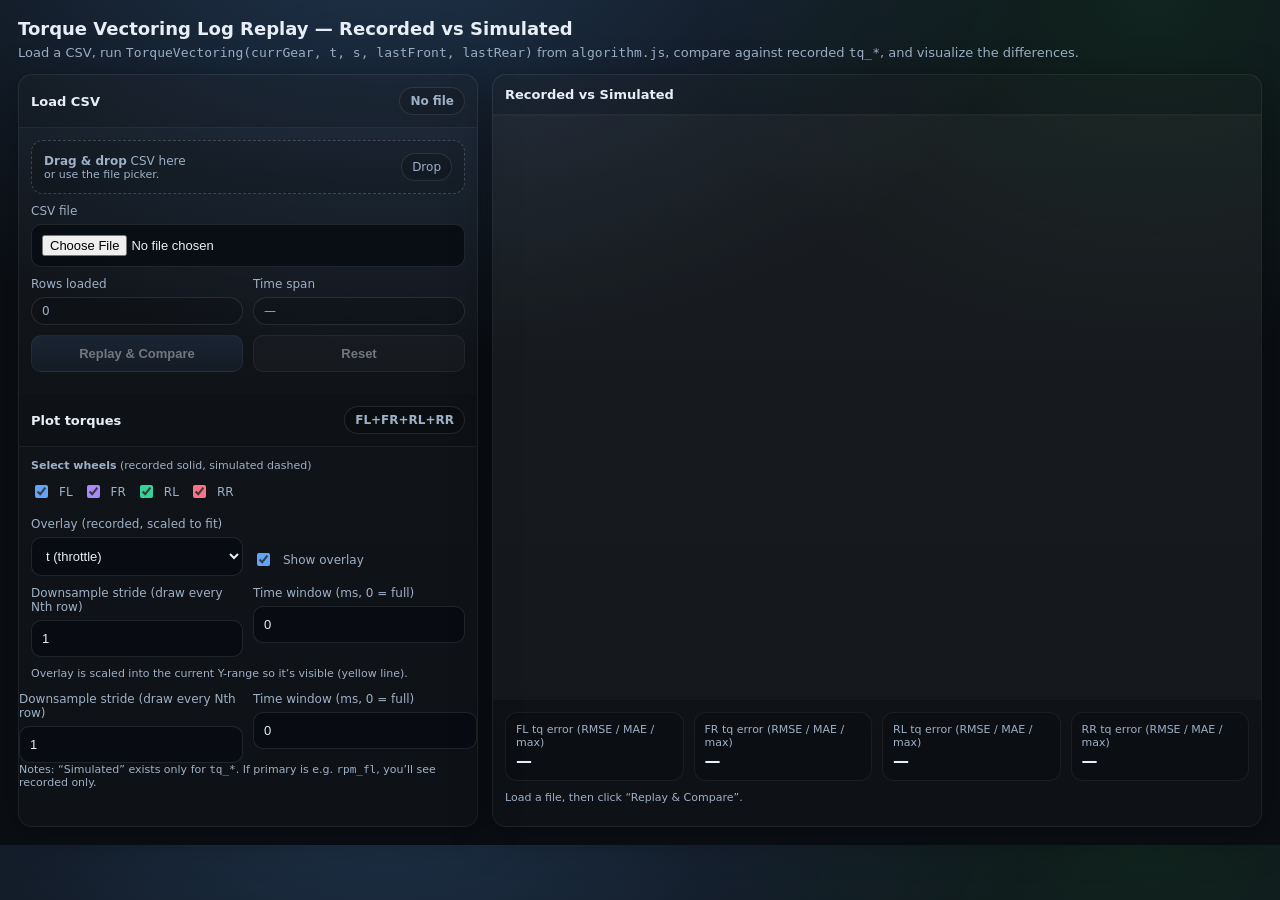
==== algorithm-data/alg-analyzer/index.html @ 4b8a81f3 "added TV analyzer" ====
<!doctype html>
<html lang="en">
<head>
  <meta charset="utf-8" />
  <meta name="viewport" content="width=device-width,initial-scale=1" />
  <title>Torque Vectoring Log Replay</title>
  <link rel="stylesheet" href="style.css" />
</head>
<body>
  <header class="wrap">
    <h1>Torque Vectoring Log Replay — Recorded vs Simulated</h1>
    <p class="sub">
      Load a CSV, run <code>TorqueVectoring(currGear, t, s, lastFront, lastRear)</code> from <code>algorithm.js</code>,
      compare against recorded <code>tq_*</code>, and visualize the differences.
    </p>
  </header>

  <main class="wrap grid">
    <section class="card">
      <div class="hd">
        <span>Load CSV</span>
        <span id="fileBadge" class="pill">No file</span>
      </div>
      <div class="bd stack">
        <div id="dropzone" class="dropzone">
          <div>
            <div><b>Drag & drop</b> CSV here</div>
            <div class="tiny">or use the file picker.</div>
          </div>
          <div class="pill">Drop</div>
        </div>

        <div>
          <label for="file">CSV file</label>
          <input id="file" type="file" accept=".csv,text/csv" />
        </div>

        <div class="row">
          <div>
            <label>Rows loaded</label>
            <div id="rowsLoaded" class="pill">0</div>
          </div>
          <div>
            <label>Time span</label>
            <div id="timeSpan" class="pill">—</div>
          </div>
        </div>

        <div class="row">
          <button id="btnReplay" disabled>Replay & Compare</button>
          <button id="btnReset" class="secondary" disabled>Reset</button>
        </div>

        <div id="loadErr" class="err"></div>
      </div>

      <div class="hd">
        <span>Plot torques</span>
        <span id="plotBadge" class="pill">FL+FR+RL+RR</span>
      </div>
      <div class="bd stack">
        <div class="stack">
          <div class="tiny muted"><b>Select wheels</b> (recorded solid, simulated dashed)</div>

          <div class="checks">
            <label class="chk fl"><input type="checkbox" id="cb_fl" checked> FL</label>
            <label class="chk fr"><input type="checkbox" id="cb_fr" checked> FR</label>
            <label class="chk rl"><input type="checkbox" id="cb_rl" checked> RL</label>
            <label class="chk rr"><input type="checkbox" id="cb_rr" checked> RR</label>
          </div>
        </div>

        <div class="row">
          <div>
            <label for="plotOverlay">Overlay (recorded, scaled to fit)</label>
            <select id="plotOverlay">
              <option value="">None</option>
              <option value="t" selected>t (throttle)</option>
              <option value="s">s (steering)</option>
              <option value="rpm_fl">rpm_fl</option>
              <option value="rpm_fr">rpm_fr</option>
              <option value="rpm_rl">rpm_rl</option>
              <option value="rpm_rr">rpm_rr</option>
              <option value="cu_fl">cu_fl</option>
              <option value="cu_fr">cu_fr</option>
              <option value="cu_rl">cu_rl</option>
              <option value="cu_rr">cu_rr</option>
            </select>
          </div>

          <div class="stack">
            <label>&nbsp;</label>
            <label class="chk tiny muted" style="justify-content:flex-start;gap:10px;">
              <input type="checkbox" id="cb_overlay" checked>
              Show overlay
            </label>
          </div>
        </div>

        <div class="row">
          <div>
            <label for="stride">Downsample stride (draw every Nth row)</label>
            <input id="stride" type="number" min="1" step="1" value="1" />
          </div>
          <div>
            <label for="timeWindow">Time window (ms, 0 = full)</label>
            <input id="timeWindow" type="number" min="0" step="100" value="0" />
          </div>
        </div>

        <div class="tiny muted">
          Overlay is scaled into the current Y-range so it’s visible (yellow line).
        </div>
      </div>

        </div>

        <div class="row">
          <div>
            <label for="stride">Downsample stride (draw every Nth row)</label>
            <input id="stride" type="number" min="1" step="1" value="1" />
          </div>
          <div>
            <label for="timeWindow">Time window (ms, 0 = full)</label>
            <input id="timeWindow" type="number" min="0" step="100" value="0" />
          </div>
        </div>

        <div class="tiny muted">
          Notes: “Simulated” exists only for <code>tq_*</code>. If primary is e.g. <code>rpm_fl</code>, you’ll see recorded only.
        </div>
      </div>
    </section>

    <section class="card">
      <div class="hd">
        <span>Recorded vs Simulated</span>
        
      </div>

      <canvas id="chart"></canvas>

      <div class="bd stack">
        <div class="metrics">
          <div class="metric">
            <div class="k">FL tq error (RMSE / MAE / max)</div>
            <div class="v" id="m_fl">—</div>
          </div>
          <div class="metric">
            <div class="k">FR tq error (RMSE / MAE / max)</div>
            <div class="v" id="m_fr">—</div>
          </div>
          <div class="metric">
            <div class="k">RL tq error (RMSE / MAE / max)</div>
            <div class="v" id="m_rl">—</div>
          </div>
          <div class="metric">
            <div class="k">RR tq error (RMSE / MAE / max)</div>
            <div class="v" id="m_rr">—</div>
          </div>
        </div>

        <div id="runInfo" class="tiny muted">Load a file, then click “Replay & Compare”.</div>
        <div id="runErr" class="err"></div>
      </div>
    </section>
  </main>

  <!-- Load algorithm first so TorqueVectoring() exists -->
  <script src="algorithm.js"></script>
  <script src="app.js"></script>
</body>
</html>
---- algorithm-data/alg-analyzer/style.css ----
:root {
    --bg: #0b0f14;
    --text: #e8eef7;
    --muted: #9db0c6;
    --line: #223245;
    --card: rgba(255, 255, 255, 0.03);
    --card2: rgba(0, 0, 0, 0.14);
    --accent: #60a5fa;
    --good: #4ade80;
    --bad: #fb7185;
    --warn: #fbbf24;
}

* {
    box-sizing: border-box;
}
body {
    margin: 0;
    color: var(--text);
    font-family:
        ui-sans-serif,
        system-ui,
        -apple-system,
        Segoe UI,
        Roboto,
        Helvetica,
        Arial;
    background:
        radial-gradient(
            1200px 800px at 30% -10%,
            rgba(96, 165, 250, 0.25),
            transparent 55%
        ),
        radial-gradient(
            900px 700px at 90% 0%,
            rgba(74, 222, 128, 0.1),
            transparent 50%
        ),
        var(--bg);
}

.wrap {
    max-width: none;
    margin: 0 auto;
    padding: 18px;
}
header.wrap {
    padding-bottom: 0;
}

h1 {
    margin: 0 0 6px;
    font-size: 18px;
    font-weight: 800;
}
.sub {
    margin: 0;
    color: var(--muted);
    font-size: 13px;
}

.grid {
    display: grid;
    grid-template-columns: 460px 1fr;
    gap: 14px;
    padding-top: 14px;
}
@media (max-width: 1100px) {
    .grid {
        grid-template-columns: 1fr;
    }
}

.card {
    background: linear-gradient(
        180deg,
        rgba(255, 255, 255, 0.03),
        rgba(255, 255, 255, 0.015)
    );
    border: 1px solid rgba(255, 255, 255, 0.06);
    border-radius: 14px;
    overflow: hidden;
    box-shadow: 0 10px 40px rgba(0, 0, 0, 0.35);
}

.hd {
    padding: 12px;
    background: rgba(0, 0, 0, 0.15);
    border-bottom: 1px solid rgba(255, 255, 255, 0.06);
    font-weight: 800;
    font-size: 13px;
    display: flex;
    justify-content: space-between;
    align-items: center;
    gap: 10px;
}
.bd {
    padding: 12px;
}

.stack {
    display: grid;
    gap: 10px;
}
.row {
    display: grid;
    grid-template-columns: 1fr 1fr;
    gap: 10px;
}

label {
    display: block;
    font-size: 12px;
    color: var(--muted);
    margin-bottom: 6px;
}

select,
input[type="file"],
input[type="number"],
button {
    width: 100%;
    background: rgba(8, 12, 18, 0.85);
    color: var(--text);
    border: 1px solid rgba(255, 255, 255, 0.1);
    border-radius: 10px;
    padding: 10px;
    font-size: 13px;
    outline: none;
}

button {
    cursor: pointer;
    font-weight: 850;
    border: 1px solid rgba(255, 255, 255, 0.12);
    background: linear-gradient(
        180deg,
        rgba(96, 165, 250, 0.26),
        rgba(96, 165, 250, 0.12)
    );
}
button.secondary {
    background: rgba(255, 255, 255, 0.06);
}
button:hover {
    filter: brightness(1.06);
}
button:disabled {
    opacity: 0.45;
    cursor: not-allowed;
}

.dropzone {
    border: 1px dashed rgba(255, 255, 255, 0.18);
    border-radius: 12px;
    padding: 12px;
    background: var(--card2);
    color: var(--muted);
    font-size: 12px;
    display: flex;
    justify-content: space-between;
    align-items: center;
    gap: 10px;
}

.pill {
    font-size: 12px;
    color: var(--muted);
    border: 1px solid rgba(255, 255, 255, 0.1);
    padding: 6px 10px;
    border-radius: 999px;
    background: rgba(0, 0, 0, 0.15);
}

.tiny {
    font-size: 11px;
}
.muted {
    color: var(--muted);
}
.err {
    color: var(--bad);
    font-size: 12px;
    white-space: pre-wrap;
}

canvas {
    width: 100%;
    height: min(65vh, 620px);
    display: block;
    background: rgba(0, 0, 0, 0.18);
    border-top: 1px solid rgba(255, 255, 255, 0.06);
}

.metrics {
    display: grid;
    grid-template-columns: repeat(4, 1fr);
    gap: 10px;
}
@media (max-width: 1100px) {
    .metrics {
        grid-template-columns: repeat(2, 1fr);
    }
}

.metric {
    padding: 10px;
    border-radius: 12px;
    border: 1px solid rgba(255, 255, 255, 0.06);
    background: rgba(0, 0, 0, 0.16);
}
.metric .k {
    font-size: 11px;
    color: var(--muted);
}
.metric .v {
    margin-top: 2px;
    font-weight: 900;
}

.legend {
    display: flex;
    flex-wrap: wrap;
    gap: 10px;
    align-items: center;
    color: var(--muted);
    font-size: 12px;
}
.sw {
    width: 12px;
    height: 12px;
    border-radius: 3px;
    display: inline-block;
    margin-right: 6px;
}
.sw1 {
    background: #60a5fa;
} /* recorded */
.sw2 {
    background: #a78bfa;
} /* simulated */
.sw3 {
    background: #fbbf24;
} /* overlay */

.checks {
    display: flex;
    flex-wrap: wrap;
    gap: 10px;
}

/* Checkbox legend colors (match app.js color map) */
.chk {
    display: flex;
    align-items: center;
    gap: 8px;
    color: var(--muted);
    font-size: 12px;
    user-select: none;
}
.chk input {
    width: auto;
}

/* small colored square like a legend key */
.chk .swatch {
    width: 12px;
    height: 12px;
    border-radius: 3px;
    display: inline-block;
    background: rgba(255, 255, 255, 0.25);
    box-shadow: 0 0 0 1px rgba(255, 255, 255, 0.1) inset;
}

/* per-wheel colors */
.chk.fl .swatch {
    background: #60a5fa;
}
.chk.fr .swatch {
    background: #a78bfa;
}
.chk.rl .swatch {
    background: #34d399;
}
.chk.rr .swatch {
    background: #fb7185;
}

/* optional: match the checkbox tick color too */
.chk.fl input {
    accent-color: #60a5fa;
}
.chk.fr input {
    accent-color: #a78bfa;
}
.chk.rl input {
    accent-color: #34d399;
}
.chk.rr input {
    accent-color: #fb7185;
}

.chk input {
    width: auto;
    accent-color: var(--accent);
}

/* make canvas height responsive */
canvas {
    height: min(65vh, 620px);
}
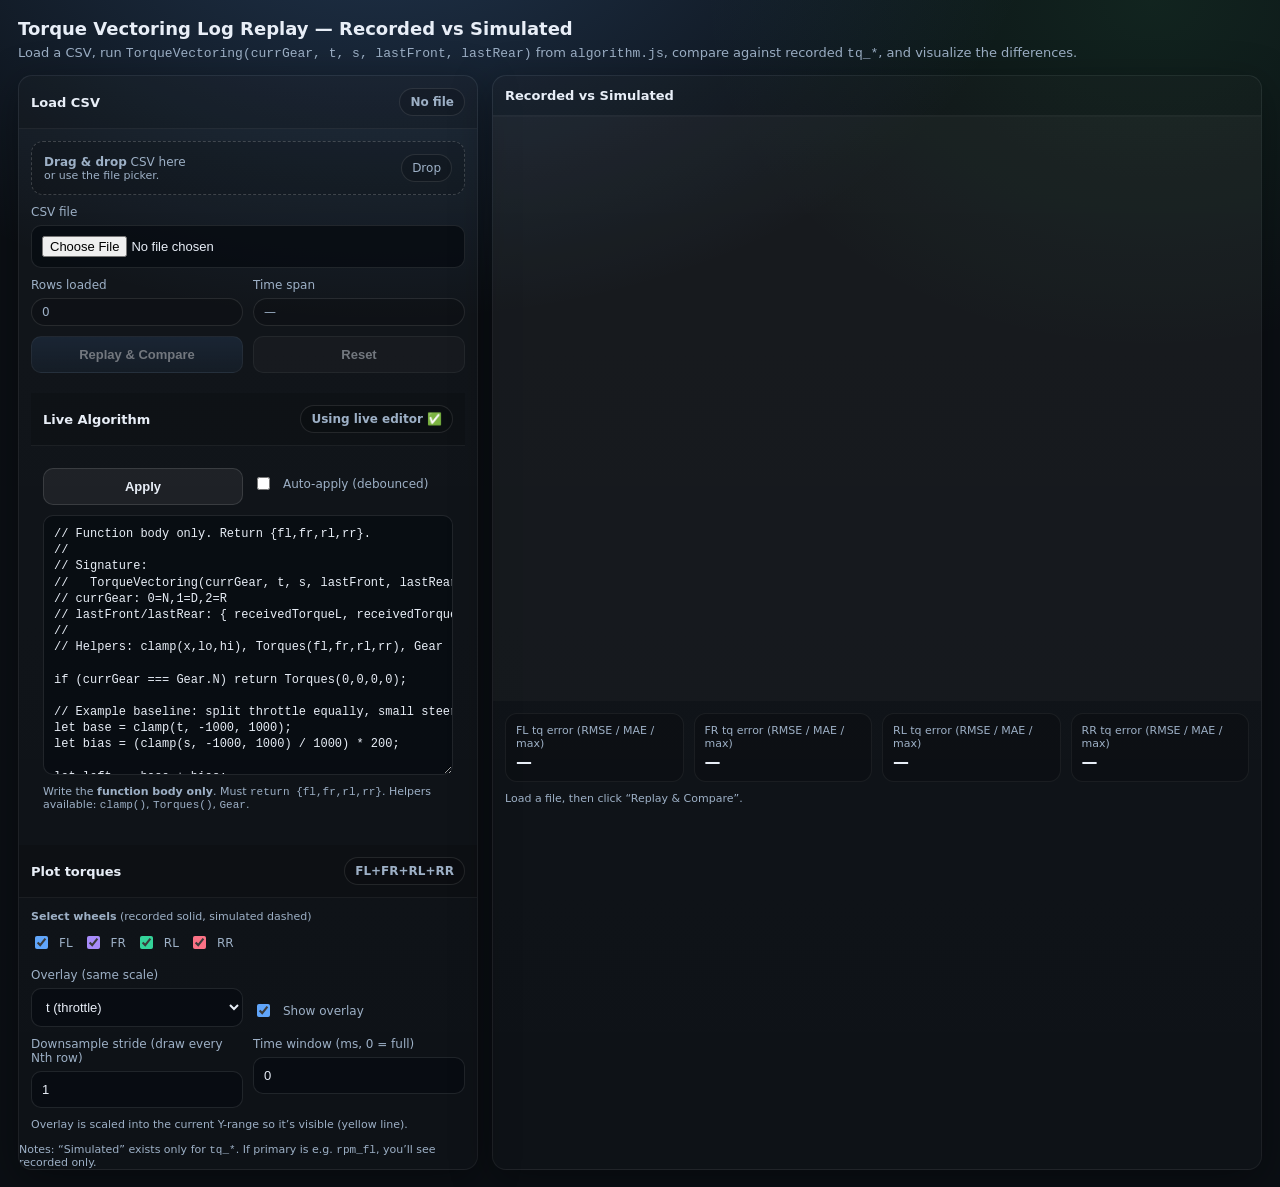
==== commit c72677d3: "version of TV analyzer with live editor" ====
--- a/algorithm-data/alg-analyzer/index.html
+++ b/algorithm-data/alg-analyzer/index.html
@@ -52,6 +52,30 @@
         </div>
 
         <div id="loadErr" class="err"></div>
+        
+        <div class="hd">
+          <span>Live Algorithm</span>
+          <span class="pill" id="liveBadge">Using algorithm.js</span>
+        </div>
+        
+        <div class="bd stack">
+          <div class="row">
+            <button id="btnApplyAlgo" class="secondary" disabled>Apply</button>
+            <label class="chk tiny muted" style="justify-content:flex-start;gap:10px;">
+              <input type="checkbox" id="cbAutoApply">
+              Auto-apply (debounced)
+            </label>
+          </div>
+        
+          <textarea id="algoEditor" spellcheck="false"></textarea>
+        
+          <div class="tiny muted">
+            Write the <b>function body only</b>. Must <code>return {fl,fr,rl,rr}</code>.
+            Helpers available: <code>clamp()</code>, <code>Torques()</code>, <code>Gear</code>.
+          </div>
+        
+          <div id="algoErr" class="err"></div>
+        </div>
       </div>
 
       <div class="hd">
@@ -72,7 +96,7 @@
 
         <div class="row">
           <div>
-            <label for="plotOverlay">Overlay (recorded, scaled to fit)</label>
+            <label for="plotOverlay">Overlay (same scale)</label>
             <select id="plotOverlay">
               <option value="">None</option>
               <option value="t" selected>t (throttle)</option>
@@ -112,19 +136,6 @@
           Overlay is scaled into the current Y-range so it’s visible (yellow line).
         </div>
       </div>
-
-        </div>
-
-        <div class="row">
-          <div>
-            <label for="stride">Downsample stride (draw every Nth row)</label>
-            <input id="stride" type="number" min="1" step="1" value="1" />
-          </div>
-          <div>
-            <label for="timeWindow">Time window (ms, 0 = full)</label>
-            <input id="timeWindow" type="number" min="0" step="100" value="0" />
-          </div>
-        </div>
 
         <div class="tiny muted">
           Notes: “Simulated” exists only for <code>tq_*</code>. If primary is e.g. <code>rpm_fl</code>, you’ll see recorded only.
--- a/algorithm-data/alg-analyzer/style.css
+++ b/algorithm-data/alg-analyzer/style.css
@@ -309,3 +309,21 @@
 canvas {
     height: min(65vh, 620px);
 }
+
+textarea#algoEditor {
+    width: 100%;
+    min-height: 260px;
+    resize: vertical;
+    background: rgba(8, 12, 18, 0.85);
+    color: var(--text);
+    border: 1px solid rgba(255, 255, 255, 0.1);
+    border-radius: 10px;
+    padding: 10px;
+    font-size: 12px;
+    line-height: 1.35;
+    font-family:
+        ui-monospace, SFMono-Regular, Menlo, Monaco, Consolas,
+        "Liberation Mono", monospace;
+    white-space: pre;
+    overflow: auto;
+}
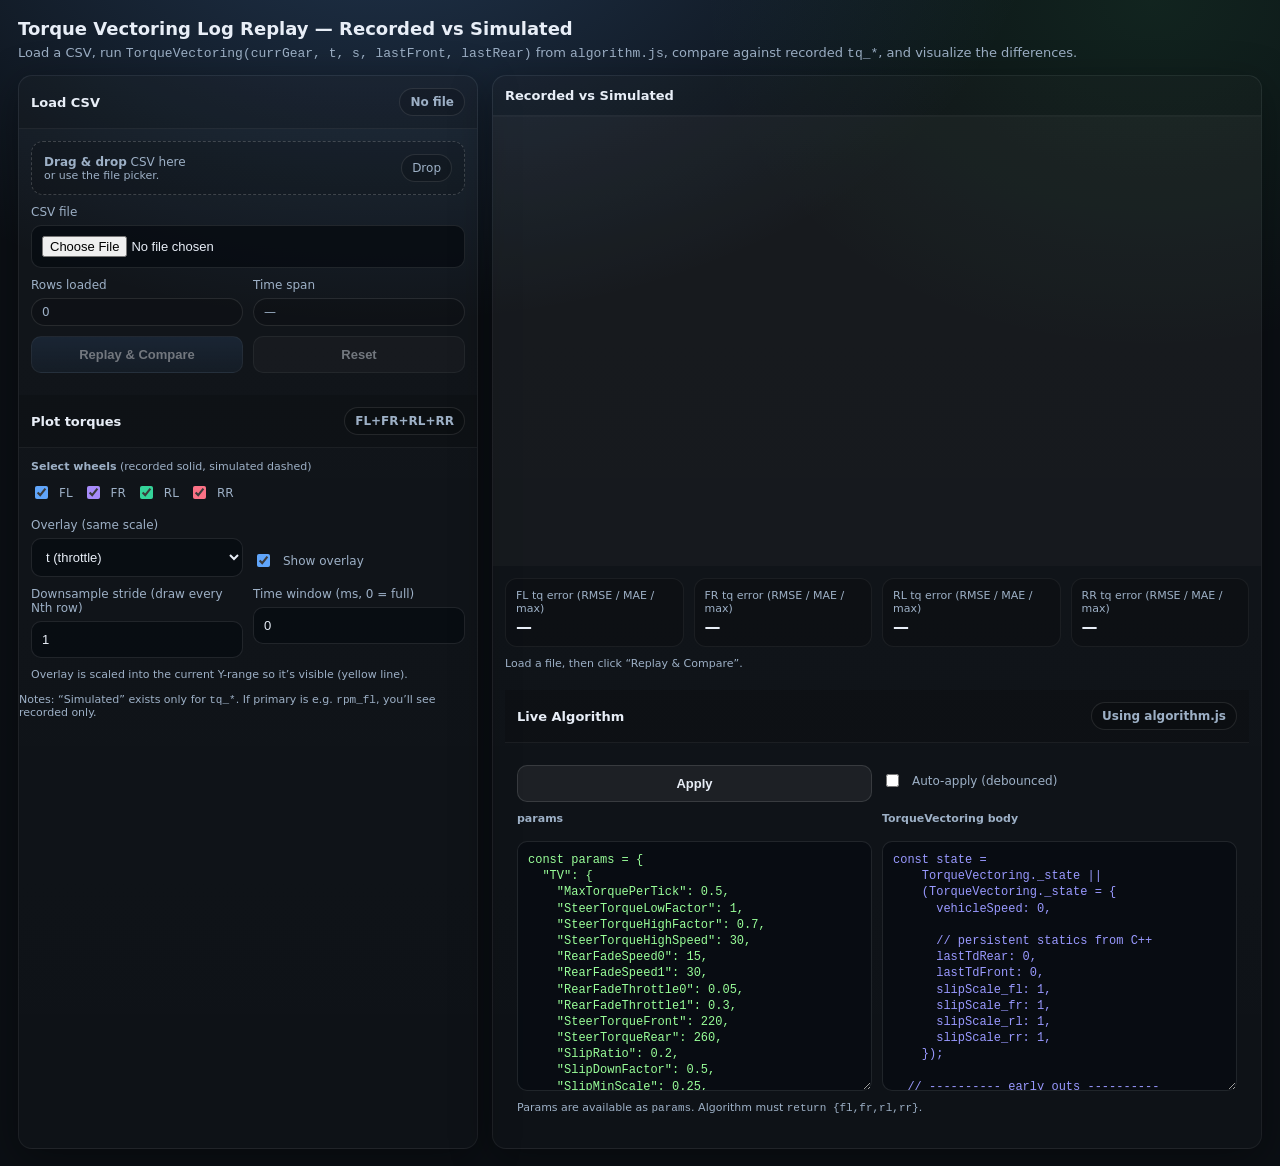
==== commit 1d9583e8: "TV analyzer: better code/param split" ====
--- a/algorithm-data/alg-analyzer/index.html
+++ b/algorithm-data/alg-analyzer/index.html
@@ -53,29 +53,7 @@
 
         <div id="loadErr" class="err"></div>
         
-        <div class="hd">
-          <span>Live Algorithm</span>
-          <span class="pill" id="liveBadge">Using algorithm.js</span>
-        </div>
         
-        <div class="bd stack">
-          <div class="row">
-            <button id="btnApplyAlgo" class="secondary" disabled>Apply</button>
-            <label class="chk tiny muted" style="justify-content:flex-start;gap:10px;">
-              <input type="checkbox" id="cbAutoApply">
-              Auto-apply (debounced)
-            </label>
-          </div>
-        
-          <textarea id="algoEditor" spellcheck="false"></textarea>
-        
-          <div class="tiny muted">
-            Write the <b>function body only</b>. Must <code>return {fl,fr,rl,rr}</code>.
-            Helpers available: <code>clamp()</code>, <code>Torques()</code>, <code>Gear</code>.
-          </div>
-        
-          <div id="algoErr" class="err"></div>
-        </div>
       </div>
 
       <div class="hd">
@@ -173,6 +151,38 @@
 
         <div id="runInfo" class="tiny muted">Load a file, then click “Replay & Compare”.</div>
         <div id="runErr" class="err"></div>
+        <div class="hd">
+          <span>Live Algorithm</span>
+          <span class="pill" id="liveBadge">Using algorithm.js</span>
+        </div>
+        
+        <div class="bd stack">
+          <div class="row">
+            <button id="btnApplyAlgo" class="secondary" disabled>Apply</button>
+            <label class="chk tiny muted" style="justify-content:flex-start;gap:10px;">
+              <input type="checkbox" id="cbAutoApply">
+              Auto-apply (debounced)
+            </label>
+          </div>
+        
+          <div class="editgrid">
+            <div class="stack">
+              <label class="tiny muted"><b>params</b></label>
+              <textarea id="paramsEditor" spellcheck="false"></textarea>
+            </div>
+        
+            <div class="stack">
+              <label class="tiny muted"><b>TorqueVectoring body</b></label>
+              <textarea id="algoEditor" spellcheck="false"></textarea>
+            </div>
+          </div>
+        
+          <div class="tiny muted">
+            Params are available as <code>params</code>. Algorithm must <code>return {fl,fr,rl,rr}</code>.
+          </div>
+        
+          <div id="algoErr" class="err"></div>
+        </div>
       </div>
     </section>
   </main>
--- a/algorithm-data/alg-analyzer/style.css
+++ b/algorithm-data/alg-analyzer/style.css
@@ -307,12 +307,42 @@
 
 /* make canvas height responsive */
 canvas {
-    height: min(65vh, 620px);
-}
-
-textarea#algoEditor {
+    height: min(50vh, 620px);
+}
+
+/* Two-column editor area under the chart */
+.editgrid {
+    display: grid;
+    grid-template-columns: 1fr 1fr;
+    gap: 10px;
+}
+
+@media (max-width: 1100px) {
+    .editgrid {
+        grid-template-columns: 1fr;
+    }
+}
+
+/* Two-column editor area under the chart */
+.editgrid {
+    display: grid;
+    grid-template-columns: 1fr 1fr;
+    gap: 10px;
+
+    /* IMPORTANT: top-align both columns so params doesn't "sink" */
+    align-items: start;
+}
+
+@media (max-width: 1100px) {
+    .editgrid {
+        grid-template-columns: 1fr;
+    }
+}
+
+/* Editors */
+textarea#algoEditor,
+textarea#paramsEditor {
     width: 100%;
-    min-height: 260px;
     resize: vertical;
     background: rgba(8, 12, 18, 0.85);
     color: var(--text);
@@ -326,4 +356,18 @@
         "Liberation Mono", monospace;
     white-space: pre;
     overflow: auto;
-}
+
+    /* prevents weird baseline stretching in grid items */
+    align-self: stretch;
+}
+
+/* Make them visually balanced by default */
+textarea#paramsEditor {
+    color: #99ff99;
+    min-height: 250px;
+}
+
+textarea#algoEditor {
+    color: #9999ff;
+    min-height: 250px;
+}
